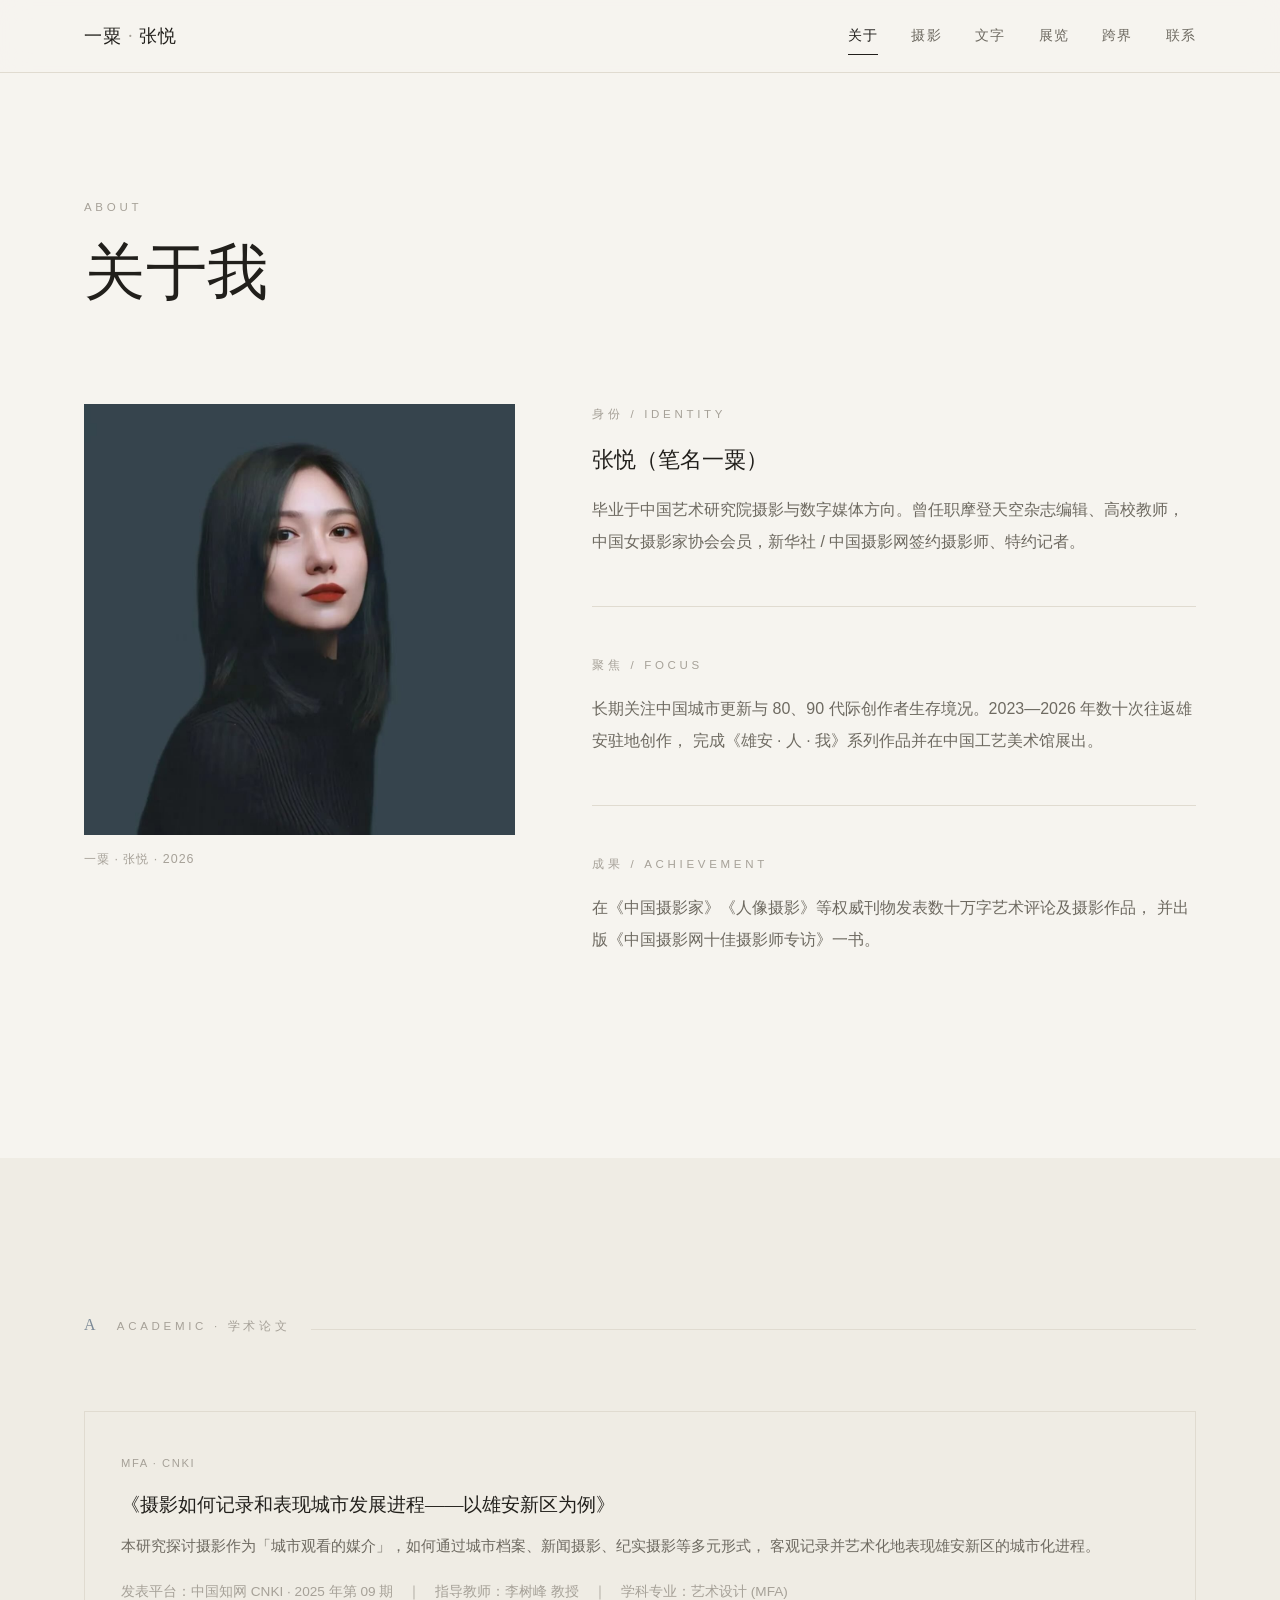
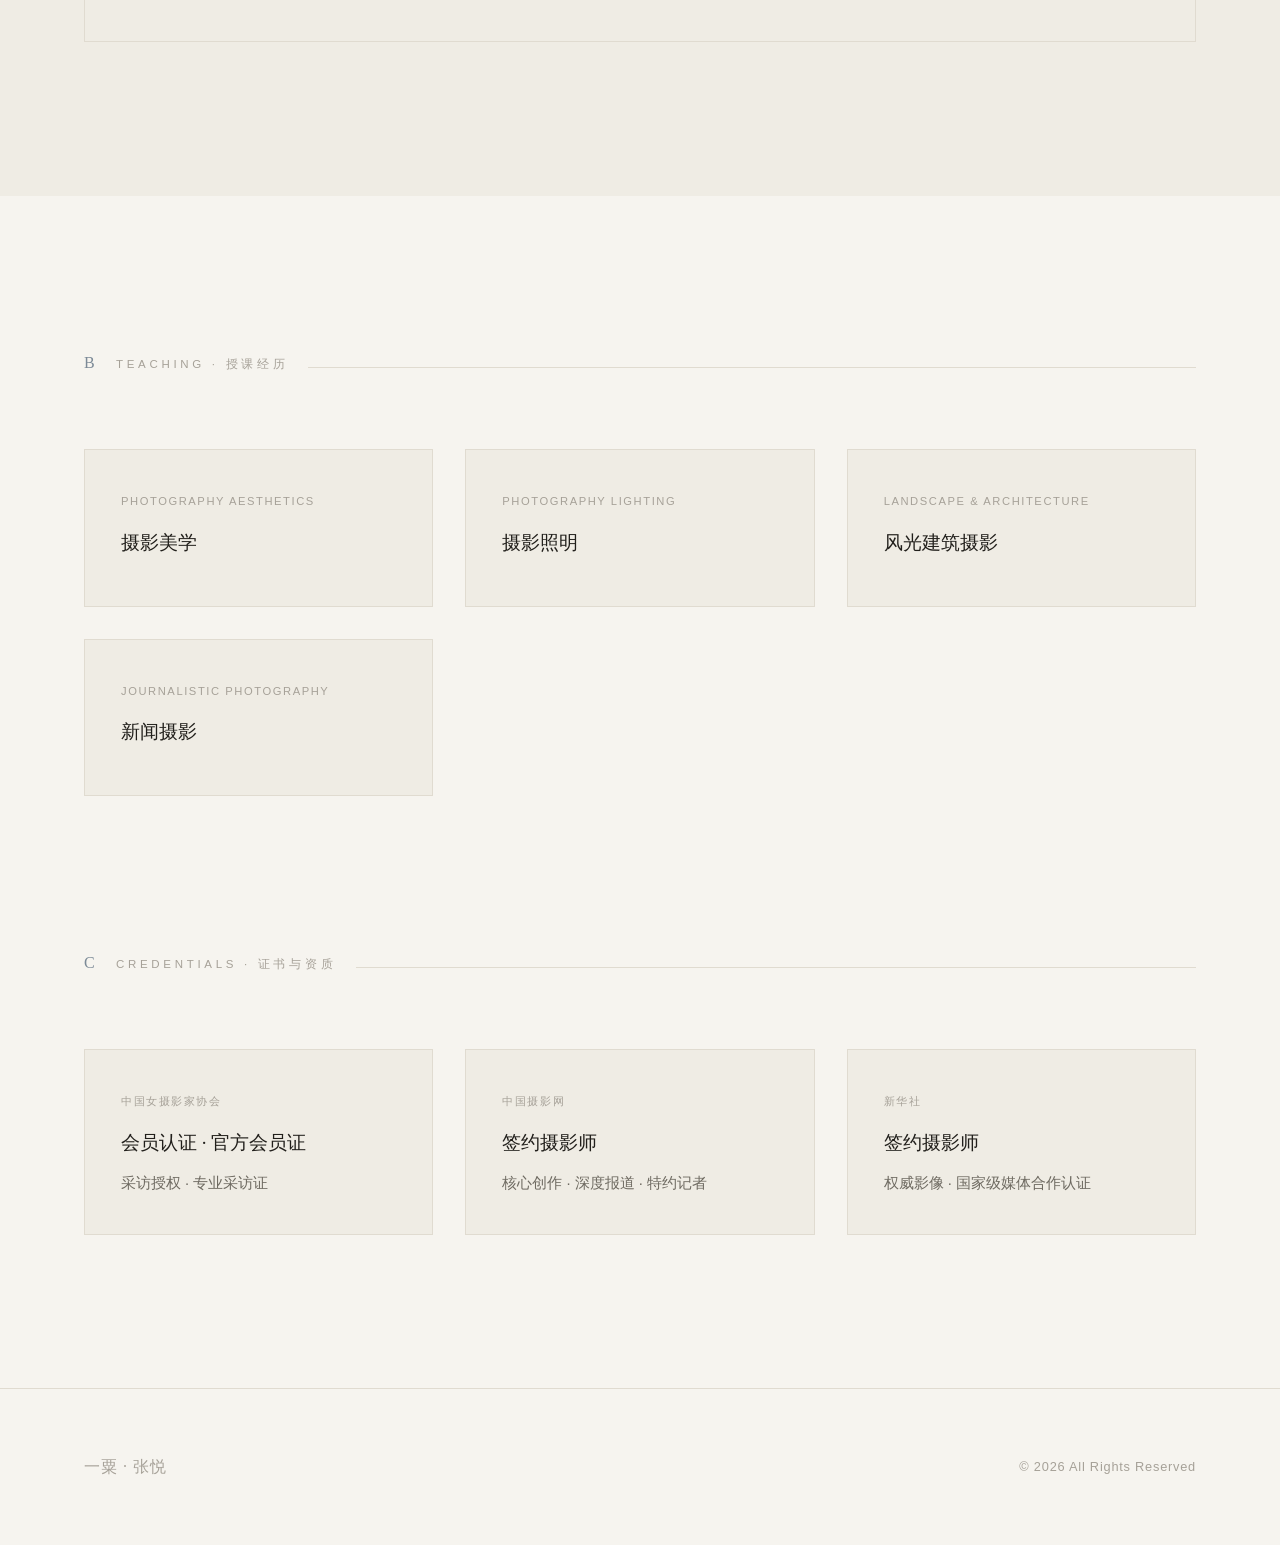
==== about.html @ 0d468595 "一粟·张悦个人网站 初始版本" ====
<!DOCTYPE html>
<html lang="zh-CN">
<head>
  <meta charset="UTF-8">
  <meta name="viewport" content="width=device-width, initial-scale=1.0">
  <title>关于 — 一粟 · 张悦</title>
  <meta name="description" content="关于一粟（张悦）：摄影师、独立音乐人、诗人、编剧。">
  <link rel="stylesheet" href="css/style.css">
</head>
<body>

  <header class="site-header">
    <div class="container">
      <a class="brand" href="index.html">一粟 <em>·</em> 张悦</a>
      <nav class="nav" aria-label="主导航">
        <a href="about.html" class="is-active">关于</a>
        <a href="works.html">摄影</a>
        <a href="writing.html">文字</a>
        <a href="exhibitions.html">展览</a>
        <a href="practice.html">跨界</a>
        <a href="contact.html">联系</a>
      </nav>
      <button class="nav-toggle" aria-label="菜单" aria-expanded="false">
        <span class="bar"></span><span class="bar"></span><span class="bar"></span>
      </button>
    </div>
  </header>

  <section class="project-hero">
    <div class="container">
      <span class="label reveal">About</span>
      <h1 class="page-title reveal" style="margin-top:18px;">关于我</h1>
    </div>
  </section>

  <section style="padding-top:0;">
    <div class="container">
      <div class="about-grid">
        <figure class="about-portrait reveal">
          <img src="assets/images/portrait.jpg" alt="一粟（张悦）">
          <figcaption>一粟 · 张悦 · 2026</figcaption>
        </figure>

        <div>
          <div class="fact-block reveal">
            <span class="label">身份 / Identity</span>
            <h3>张悦（笔名一粟）</h3>
            <p class="body-text">
              毕业于中国艺术研究院摄影与数字媒体方向。曾任职摩登天空杂志编辑、高校教师，
              中国女摄影家协会会员，新华社 / 中国摄影网签约摄影师、特约记者。
            </p>
          </div>

          <div class="fact-block reveal">
            <span class="label">聚焦 / Focus</span>
            <p class="body-text">
              长期关注中国城市更新与 80、90 代际创作者生存境况。2023—2026 年数十次往返雄安驻地创作，
              完成《雄安 · 人 · 我》系列作品并在中国工艺美术馆展出。
            </p>
          </div>

          <div class="fact-block reveal">
            <span class="label">成果 / Achievement</span>
            <p class="body-text">
              在《中国摄影家》《人像摄影》等权威刊物发表数十万字艺术评论及摄影作品，
              并出版《中国摄影网十佳摄影师专访》一书。
            </p>
          </div>
        </div>
      </div>
    </div>
  </section>

  <section style="background: var(--bg-soft);">
    <div class="container">
      <div class="section-head reveal">
        <span class="no">A</span>
        <span class="label">Academic · 学术论文</span>
        <span class="rule"></span>
      </div>
      <div class="card reveal">
        <span class="card-tag">MFA · CNKI</span>
        <h3>《摄影如何记录和表现城市发展进程——以雄安新区为例》</h3>
        <p style="margin-top:12px;">
          本研究探讨摄影作为「城市观看的媒介」，如何通过城市档案、新闻摄影、纪实摄影等多元形式，
          客观记录并艺术化地表现雄安新区的城市化进程。
        </p>
        <p style="margin-top:18px; font-size:.85rem; color:var(--ink-faint);">
          发表平台：中国知网 CNKI · 2025 年第 09 期　｜　指导教师：李树峰 教授　｜　学科专业：艺术设计 (MFA)
        </p>
      </div>
    </div>
  </section>

  <section>
    <div class="container">
      <div class="section-head reveal">
        <span class="no">B</span>
        <span class="label">Teaching · 授课经历</span>
        <span class="rule"></span>
      </div>
      <div class="card-grid">
        <div class="card reveal">
          <span class="card-tag">Photography Aesthetics</span>
          <h3>摄影美学</h3>
        </div>
        <div class="card reveal">
          <span class="card-tag">Photography Lighting</span>
          <h3>摄影照明</h3>
        </div>
        <div class="card reveal">
          <span class="card-tag">Landscape &amp; Architecture</span>
          <h3>风光建筑摄影</h3>
        </div>
        <div class="card reveal">
          <span class="card-tag">Journalistic Photography</span>
          <h3>新闻摄影</h3>
        </div>
      </div>
    </div>
  </section>

  <section style="padding-top:0;">
    <div class="container">
      <div class="section-head reveal">
        <span class="no">C</span>
        <span class="label">Credentials · 证书与资质</span>
        <span class="rule"></span>
      </div>
      <div class="card-grid">
        <div class="card reveal">
          <span class="card-tag">中国女摄影家协会</span>
          <h3>会员认证 · 官方会员证</h3>
          <p>采访授权 · 专业采访证</p>
        </div>
        <div class="card reveal">
          <span class="card-tag">中国摄影网</span>
          <h3>签约摄影师</h3>
          <p>核心创作 · 深度报道 · 特约记者</p>
        </div>
        <div class="card reveal">
          <span class="card-tag">新华社</span>
          <h3>签约摄影师</h3>
          <p>权威影像 · 国家级媒体合作认证</p>
        </div>
      </div>
    </div>
  </section>

  <footer class="site-footer">
    <div class="container">
      <div class="brand">一粟 · 张悦</div>
      <div>© 2026 All Rights Reserved</div>
    </div>
  </footer>

  <div class="lightbox" role="dialog" aria-label="图片预览">
    <button class="lightbox__close">关闭 CLOSE</button>
    <img src="" alt="">
  </div>

  <script src="js/main.js"></script>
</body>
</html>
---- css/style.css ----
/* ==========================================================================
   一粟 · 张悦 — 个人网站
   设计：极简 / 大量留白 / 低饱和中性色 / 影像主角（参考川内伦子风格）
   ========================================================================== */

/* ---------- 设计变量 ---------- */
:root {
  --bg:        #F6F4EF;   /* 米白底 */
  --bg-soft:   #EFECE4;   /* 更浅的灰米 */
  --bg-deep:   #E7E3D8;   /* 卡片底 */
  --ink:       #211F1B;   /* 主文字（暖黑） */
  --ink-soft:  #6E6A61;   /* 次级文字 */
  --ink-faint: #A6A198;   /* 弱文字 */
  --line:      #E0DBD0;   /* 分割线 */
  --accent:    #7C8A97;   /* 强调色（雄安蓝灰） */
  --accent-ink:#54616C;

  --serif: "Songti SC", "STSong", "SimSun", "Noto Serif SC", Georgia, "Times New Roman", serif;
  --sans:  -apple-system, BlinkMacSystemFont, "Segoe UI", "PingFang SC", "Hiragino Sans GB", "Microsoft YaHei", "Helvetica Neue", Arial, sans-serif;

  --nav-h: 72px;
  --max-w: 1240px;
  --gutter: clamp(20px, 5vw, 64px);
  --ease: cubic-bezier(.22, .61, .36, 1);
}

/* ---------- 基础重置 ---------- */
*, *::before, *::after { box-sizing: border-box; margin: 0; padding: 0; }

html {
  scroll-behavior: smooth;
  -webkit-text-size-adjust: 100%;
}

body {
  font-family: var(--sans);
  font-size: 16px;
  line-height: 1.75;
  color: var(--ink);
  background: var(--bg);
  -webkit-font-smoothing: antialiased;
  text-rendering: optimizeLegibility;
}

img { display: block; max-width: 100%; height: auto; }
a { color: inherit; text-decoration: none; }
ul, ol { list-style: none; }
button { font-family: inherit; cursor: pointer; border: none; background: none; color: inherit; }

::selection { background: rgba(124, 138, 151, .25); }

/* ---------- 排版 ---------- */
h1, h2, h3, .serif { font-family: var(--serif); font-weight: 400; }

.display {
  font-family: var(--serif);
  font-size: clamp(2.6rem, 7vw, 5.2rem);
  line-height: 1.12;
  letter-spacing: .02em;
  font-weight: 400;
}

.page-title {
  font-family: var(--serif);
  font-size: clamp(2.2rem, 5.5vw, 3.8rem);
  line-height: 1.15;
  font-weight: 400;
  letter-spacing: .01em;
}

.section-title {
  font-family: var(--serif);
  font-size: clamp(1.6rem, 3.4vw, 2.4rem);
  line-height: 1.2;
  font-weight: 400;
}

.lead {
  font-size: clamp(1.05rem, 1.6vw, 1.25rem);
  line-height: 2;
  color: var(--ink-soft);
  font-weight: 300;
}

.body-text { color: var(--ink-soft); line-height: 2; }

/* 英文小标签（像川内网站里的英文栏目名） */
.label {
  font-size: .72rem;
  letter-spacing: .32em;
  text-transform: uppercase;
  color: var(--ink-faint);
  font-weight: 500;
}

/* ---------- 布局容器 ---------- */
.container {
  max-width: var(--max-w);
  margin: 0 auto;
  padding-left: var(--gutter);
  padding-right: var(--gutter);
}

.container--narrow { max-width: 820px; }
.container--wide { max-width: 1560px; }

section { padding: clamp(72px, 12vw, 160px) 0; }

/* ---------- 头部导航 ---------- */
.site-header {
  position: fixed;
  top: 0; left: 0; right: 0;
  height: var(--nav-h);
  z-index: 100;
  display: flex;
  align-items: center;
  transition: background .45s var(--ease), backdrop-filter .45s var(--ease), box-shadow .45s var(--ease);
}

.site-header .container {
  width: 100%;
  display: flex;
  align-items: center;
  justify-content: space-between;
}

/* 首页 hero 之上导航透明，滚动后变实底 */
.site-header--solid {
  background: rgba(246, 244, 239, .92);
  backdrop-filter: saturate(1.2) blur(14px);
  -webkit-backdrop-filter: saturate(1.2) blur(14px);
  box-shadow: 0 1px 0 var(--line);
}

/* 非首页（白底页）导航默认有底 */
body:not(.is-home) .site-header {
  background: rgba(246, 244, 239, .92);
  backdrop-filter: saturate(1.2) blur(14px);
  -webkit-backdrop-filter: saturate(1.2) blur(14px);
  box-shadow: 0 1px 0 var(--line);
}

.brand {
  font-family: var(--serif);
  font-size: 1.15rem;
  letter-spacing: .06em;
  white-space: nowrap;
}
.brand em { font-style: normal; color: var(--ink-faint); }

.nav { display: flex; align-items: center; gap: clamp(18px, 2.6vw, 36px); }
.nav a {
  font-size: .9rem;
  letter-spacing: .08em;
  color: var(--ink-soft);
  position: relative;
  padding: 4px 0;
  transition: color .3s var(--ease);
}
.nav a::after {
  content: "";
  position: absolute;
  left: 0; bottom: -2px;
  width: 100%; height: 1px;
  background: var(--ink);
  transform: scaleX(0);
  transform-origin: right;
  transition: transform .4s var(--ease);
}
.nav a:hover { color: var(--ink); }
.nav a:hover::after { transform: scaleX(1); transform-origin: left; }
.nav a.is-active { color: var(--ink); }
.nav a.is-active::after { transform: scaleX(1); transform-origin: left; }

/* 移动端汉堡 */
.nav-toggle { display: none; }
.nav-toggle .bar {
  display: block;
  width: 24px; height: 1.5px;
  background: var(--ink);
  margin: 6px 0;
  transition: transform .4s var(--ease), opacity .3s;
}

/* ---------- 首页 Hero ---------- */
.hero {
  position: relative;
  min-height: 100vh;
  display: flex;
  align-items: flex-end;
  overflow: hidden;
}

.hero__bg {
  position: absolute;
  inset: 0;
  z-index: 0;
}
.hero__bg img {
  width: 100%; height: 100%;
  object-fit: cover;
  object-position: center;
}
.hero__bg::after {
  content: "";
  position: absolute;
  inset: 0;
  background: linear-gradient(180deg, rgba(20,18,14,.28) 0%, rgba(20,18,14,.05) 42%, rgba(20,18,14,.72) 100%);
}

.hero__inner {
  position: relative;
  z-index: 1;
  width: 100%;
  padding: 0 var(--gutter) clamp(40px, 8vh, 96px);
  color: #fff;
}
.hero__inner .label { color: rgba(255,255,255,.75); }
.hero__name {
  font-family: var(--serif);
  font-size: clamp(3rem, 10vw, 7.5rem);
  line-height: 1.05;
  letter-spacing: .04em;
  margin: .3em 0 .15em;
  font-weight: 400;
}
.hero__role {
  font-size: clamp(1rem, 2vw, 1.25rem);
  letter-spacing: .42em;
  color: rgba(255,255,255,.92);
  font-weight: 300;
}

.scroll-hint {
  position: absolute;
  left: 50%;
  bottom: 24px;
  transform: translateX(-50%);
  z-index: 2;
  color: rgba(255,255,255,.8);
  font-size: .7rem;
  letter-spacing: .3em;
  display: flex;
  flex-direction: column;
  align-items: center;
  gap: 10px;
}
.scroll-hint::after {
  content: "";
  width: 1px; height: 44px;
  background: rgba(255,255,255,.6);
  animation: scrollLine 2.2s var(--ease) infinite;
}
@keyframes scrollLine {
  0% { transform: scaleY(0); transform-origin: top; }
  45% { transform: scaleY(1); transform-origin: top; }
  55% { transform: scaleY(1); transform-origin: bottom; }
  100% { transform: scaleY(0); transform-origin: bottom; }
}

/* ---------- 区块标题 ---------- */
.section-head {
  display: flex;
  align-items: baseline;
  gap: 20px;
  margin-bottom: clamp(40px, 7vw, 72px);
}
.section-head .no {
  font-family: var(--serif);
  font-size: 1rem;
  color: var(--accent);
  letter-spacing: .08em;
}
.section-head .rule {
  flex: 1;
  height: 1px;
  background: var(--line);
}

/* ---------- 引言 ---------- */
.statement {
  font-family: var(--serif);
  font-size: clamp(1.5rem, 3.2vw, 2.4rem);
  line-height: 1.6;
  letter-spacing: .02em;
  color: var(--ink);
  max-width: 20em;
}

/* ---------- 项目卡片网格 ---------- */
.project-grid {
  display: grid;
  grid-template-columns: repeat(2, 1fr);
  gap: clamp(28px, 5vw, 72px);
}
.project-card { display: block; }
.project-card__media {
  overflow: hidden;
  background: var(--bg-deep);
  aspect-ratio: 4 / 5;
}
.project-card__media img {
  width: 100%; height: 100%;
  object-fit: cover;
  transition: transform 1.2s var(--ease), opacity 1.2s var(--ease);
}
.project-card:hover .project-card__media img {
  transform: scale(1.045);
  opacity: .92;
}
.project-card__meta {
  display: flex;
  justify-content: space-between;
  align-items: baseline;
  margin-top: 20px;
  gap: 16px;
}
.project-card__title {
  font-family: var(--serif);
  font-size: 1.5rem;
  letter-spacing: .02em;
}
.project-card__sub {
  color: var(--ink-faint);
  font-size: .82rem;
  letter-spacing: .08em;
  text-align: right;
}

/* ---------- 通用图库（瀑布/网格） ---------- */
.gallery {
  display: grid;
  grid-template-columns: repeat(3, 1fr);
  gap: clamp(14px, 2vw, 28px);
}
.gallery--2 { grid-template-columns: repeat(2, 1fr); }

.gallery figure { margin: 0; }
.gallery figure img {
  width: 100%;
  height: auto;
  cursor: zoom-in;
  transition: opacity .5s var(--ease), transform .8s var(--ease);
}
.gallery figure:hover img { opacity: .86; }
.gallery figcaption {
  font-size: .78rem;
  color: var(--ink-faint);
  margin-top: 10px;
  letter-spacing: .04em;
}

/* 图库瀑布：奇偶列错落，制造留白节奏 */
.gallery--flow figure:nth-child(3n+2) { transform: translateY(40px); }

/* ---------- 关于页 ---------- */
.about-grid {
  display: grid;
  grid-template-columns: 5fr 7fr;
  gap: clamp(32px, 6vw, 96px);
  align-items: start;
}
.about-portrait { position: sticky; top: 120px; }
.about-portrait img {
  width: 100%;
  aspect-ratio: 1 / 1;
  object-fit: cover;
  background: var(--bg-deep);
}
.about-portrait figcaption {
  margin-top: 14px;
  font-size: .78rem;
  color: var(--ink-faint);
  letter-spacing: .08em;
}

.fact-block { padding: 0 0 clamp(32px, 5vw, 48px); margin-bottom: clamp(32px, 5vw, 48px); border-bottom: 1px solid var(--line); }
.fact-block:last-child { border-bottom: none; margin-bottom: 0; }
.fact-block .label { display: block; margin-bottom: 18px; }
.fact-block h3 { font-size: 1.35rem; margin-bottom: 14px; }

/* ---------- 列表（文字发表） ---------- */
.list-item {
  display: grid;
  grid-template-columns: 1fr auto;
  gap: 12px 24px;
  padding: 20px 0;
  border-bottom: 1px solid var(--line);
}
.list-item:first-of-type { border-top: 1px solid var(--line); }
.list-item .t { font-size: 1.02rem; line-height: 1.6; }
.list-item .m {
  font-size: .8rem;
  color: var(--ink-faint);
  letter-spacing: .04em;
  text-align: right;
  white-space: nowrap;
}

/* ---------- 时间线（展览） ---------- */
.timeline { position: relative; padding-left: 0; }
.tl-item {
  display: grid;
  grid-template-columns: 120px 1fr;
  gap: clamp(20px, 4vw, 56px);
  padding: clamp(24px, 4vw, 40px) 0;
  border-bottom: 1px solid var(--line);
}
.tl-item:first-child { border-top: 1px solid var(--line); }
.tl-year { font-family: var(--serif); font-size: 1.6rem; color: var(--accent); }
.tl-body h3 { font-size: 1.3rem; margin-bottom: 6px; }
.tl-body p { color: var(--ink-soft); font-size: .92rem; }
.tl-tag {
  display: inline-block;
  font-size: .72rem;
  letter-spacing: .1em;
  color: var(--accent-ink);
  border: 1px solid var(--accent);
  padding: 3px 12px;
  margin-top: 12px;
}

/* ---------- 卡片（证书 / 跨界 / 出版物） ---------- */
.card-grid {
  display: grid;
  grid-template-columns: repeat(3, 1fr);
  gap: clamp(18px, 3vw, 32px);
}
.card {
  background: var(--bg-soft);
  border: 1px solid var(--line);
  padding: clamp(24px, 3vw, 36px);
  transition: transform .5s var(--ease), box-shadow .5s var(--ease);
}
.card:hover { transform: translateY(-4px); box-shadow: 0 18px 40px -22px rgba(33,31,27,.28); }
.card h3 { font-size: 1.2rem; margin-bottom: 10px; }
.card p { font-size: .92rem; color: var(--ink-soft); line-height: 1.9; }
.card .card-tag {
  display: inline-block;
  font-size: .7rem;
  letter-spacing: .14em;
  text-transform: uppercase;
  color: var(--ink-faint);
  margin-bottom: 14px;
}

/* ---------- 项目详情页 ---------- */
.project-hero {
  padding-top: calc(var(--nav-h) + clamp(48px, 10vw, 120px));
  padding-bottom: clamp(48px, 8vw, 96px);
}
.project-hero .lead { max-width: 40em; margin-top: 28px; }

.project-stats {
  display: flex;
  gap: clamp(24px, 5vw, 64px);
  flex-wrap: wrap;
  margin-top: 40px;
  padding-top: 32px;
  border-top: 1px solid var(--line);
}
.stat .num {
  font-family: var(--serif);
  font-size: clamp(2rem, 4vw, 3rem);
  line-height: 1;
}
.stat .num small { font-size: .55em; color: var(--ink-faint); }
.stat .cap { font-size: .78rem; color: var(--ink-faint); letter-spacing: .12em; margin-top: 8px; }

.unit-block { margin-bottom: clamp(64px, 10vw, 120px); }
.unit-block__head { margin-bottom: 36px; }
.unit-block__head .label { display: block; margin-bottom: 12px; }
.unit-block__head h3 { font-size: clamp(1.6rem, 3.4vw, 2.4rem); }
.unit-block__head .keywords { color: var(--ink-faint); margin-top: 8px; letter-spacing: .1em; font-size: .9rem; }
.unit-block__text { max-width: 46em; color: var(--ink-soft); line-height: 2.1; margin-bottom: 40px; font-size: 1.02rem; }

/* ---------- 引用 ---------- */
.pull-quote {
  font-family: var(--serif);
  font-size: clamp(1.2rem, 2.4vw, 1.7rem);
  line-height: 1.7;
  color: var(--ink);
  border-left: 2px solid var(--accent);
  padding-left: clamp(20px, 3vw, 32px);
  max-width: 26em;
}
.pull-quote cite {
  display: block;
  font-family: var(--sans);
  font-style: normal;
  font-size: .8rem;
  letter-spacing: .1em;
  color: var(--ink-faint);
  margin-top: 16px;
}

/* ---------- 灯箱 ---------- */
.lightbox {
  position: fixed;
  inset: 0;
  z-index: 200;
  background: rgba(16,15,12,.94);
  display: none;
  align-items: center;
  justify-content: center;
  padding: 40px;
  cursor: zoom-out;
}
.lightbox.is-open { display: flex; }
.lightbox img {
  max-width: 100%;
  max-height: 92vh;
  object-fit: contain;
  cursor: default;
  box-shadow: 0 40px 120px -30px rgba(0,0,0,.7);
}
.lightbox__close {
  position: absolute;
  top: 24px; right: 30px;
  color: #fff;
  font-size: 1rem;
  letter-spacing: .2em;
  padding: 8px 12px;
  opacity: .7;
  transition: opacity .3s;
}
.lightbox__close:hover { opacity: 1; }

/* ---------- 文字链接按钮 ---------- */
.link-more {
  display: inline-block;
  margin-top: 32px;
  font-size: .88rem;
  letter-spacing: .12em;
  color: var(--ink);
  border-bottom: 1px solid var(--ink);
  padding-bottom: 5px;
  transition: color .3s, border-color .3s;
}
.link-more:hover { color: var(--accent); border-color: var(--accent); }

/* ---------- 联系页 ---------- */
.contact-mail {
  font-family: var(--serif);
  font-size: clamp(1.6rem, 4vw, 3rem);
  letter-spacing: .02em;
  border-bottom: 1px solid var(--line);
  display: inline-block;
  padding-bottom: 6px;
  transition: color .3s, border-color .3s;
}
.contact-mail:hover { color: var(--accent); border-color: var(--accent); }

.social-row { display: flex; gap: 28px; flex-wrap: wrap; }
.social-row a {
  font-size: .82rem;
  letter-spacing: .14em;
  color: var(--ink-soft);
  padding-bottom: 3px;
  border-bottom: 1px solid transparent;
  transition: color .3s, border-color .3s;
}
.social-row a:hover { color: var(--ink); border-color: var(--ink); }

/* ---------- 页脚 ---------- */
.site-footer {
  border-top: 1px solid var(--line);
  padding: clamp(40px, 6vw, 64px) 0;
  color: var(--ink-faint);
  font-size: .8rem;
  letter-spacing: .06em;
}
.site-footer .container {
  display: flex;
  justify-content: space-between;
  align-items: center;
  flex-wrap: wrap;
  gap: 16px;
}
.site-footer .brand { font-size: 1rem; }

/* ---------- 淡入动画 ---------- */
.reveal {
  opacity: 0;
  transform: translateY(28px);
  transition: opacity .9s var(--ease), transform .9s var(--ease);
}
.reveal.is-visible { opacity: 1; transform: none; }

/* ---------- 响应式 ---------- */
@media (max-width: 900px) {
  .project-grid { grid-template-columns: 1fr; }
  .gallery, .gallery--2 { grid-template-columns: repeat(2, 1fr); }
  .gallery--flow figure:nth-child(3n+2) { transform: none; }
  .about-grid { grid-template-columns: 1fr; }
  .about-portrait { position: static; max-width: 420px; }
  .card-grid { grid-template-columns: 1fr; }
  .tl-item { grid-template-columns: 1fr; gap: 8px; }
  .list-item { grid-template-columns: 1fr; }
  .list-item .m { text-align: left; white-space: normal; }

  /* 移动端导航 */
  .nav-toggle { display: block; z-index: 130; }
  .nav {
    position: fixed;
    inset: 0;
    background: var(--bg);
    flex-direction: column;
    align-items: center;
    justify-content: center;
    gap: 34px;
    transform: translateY(-100%);
    transition: transform .55s var(--ease);
  }
  .nav.is-open { transform: translateY(0); }
  .nav a { font-size: 1.4rem; font-family: var(--serif); letter-spacing: .1em; }

  /* 汉堡动画 */
  body.menu-open .nav-toggle .bar:nth-child(1) { transform: translateY(7.5px) rotate(45deg); }
  body.menu-open .nav-toggle .bar:nth-child(2) { opacity: 0; }
  body.menu-open .nav-toggle .bar:nth-child(3) { transform: translateY(-7.5px) rotate(-45deg); }
}

@media (max-width: 560px) {
  .gallery, .gallery--2 { grid-template-columns: 1fr; }
  .hero__role { letter-spacing: .22em; }
  .project-card__meta { flex-direction: column; gap: 4px; }
  .project-card__sub { text-align: left; }
  .section-head { gap: 12px; }
}
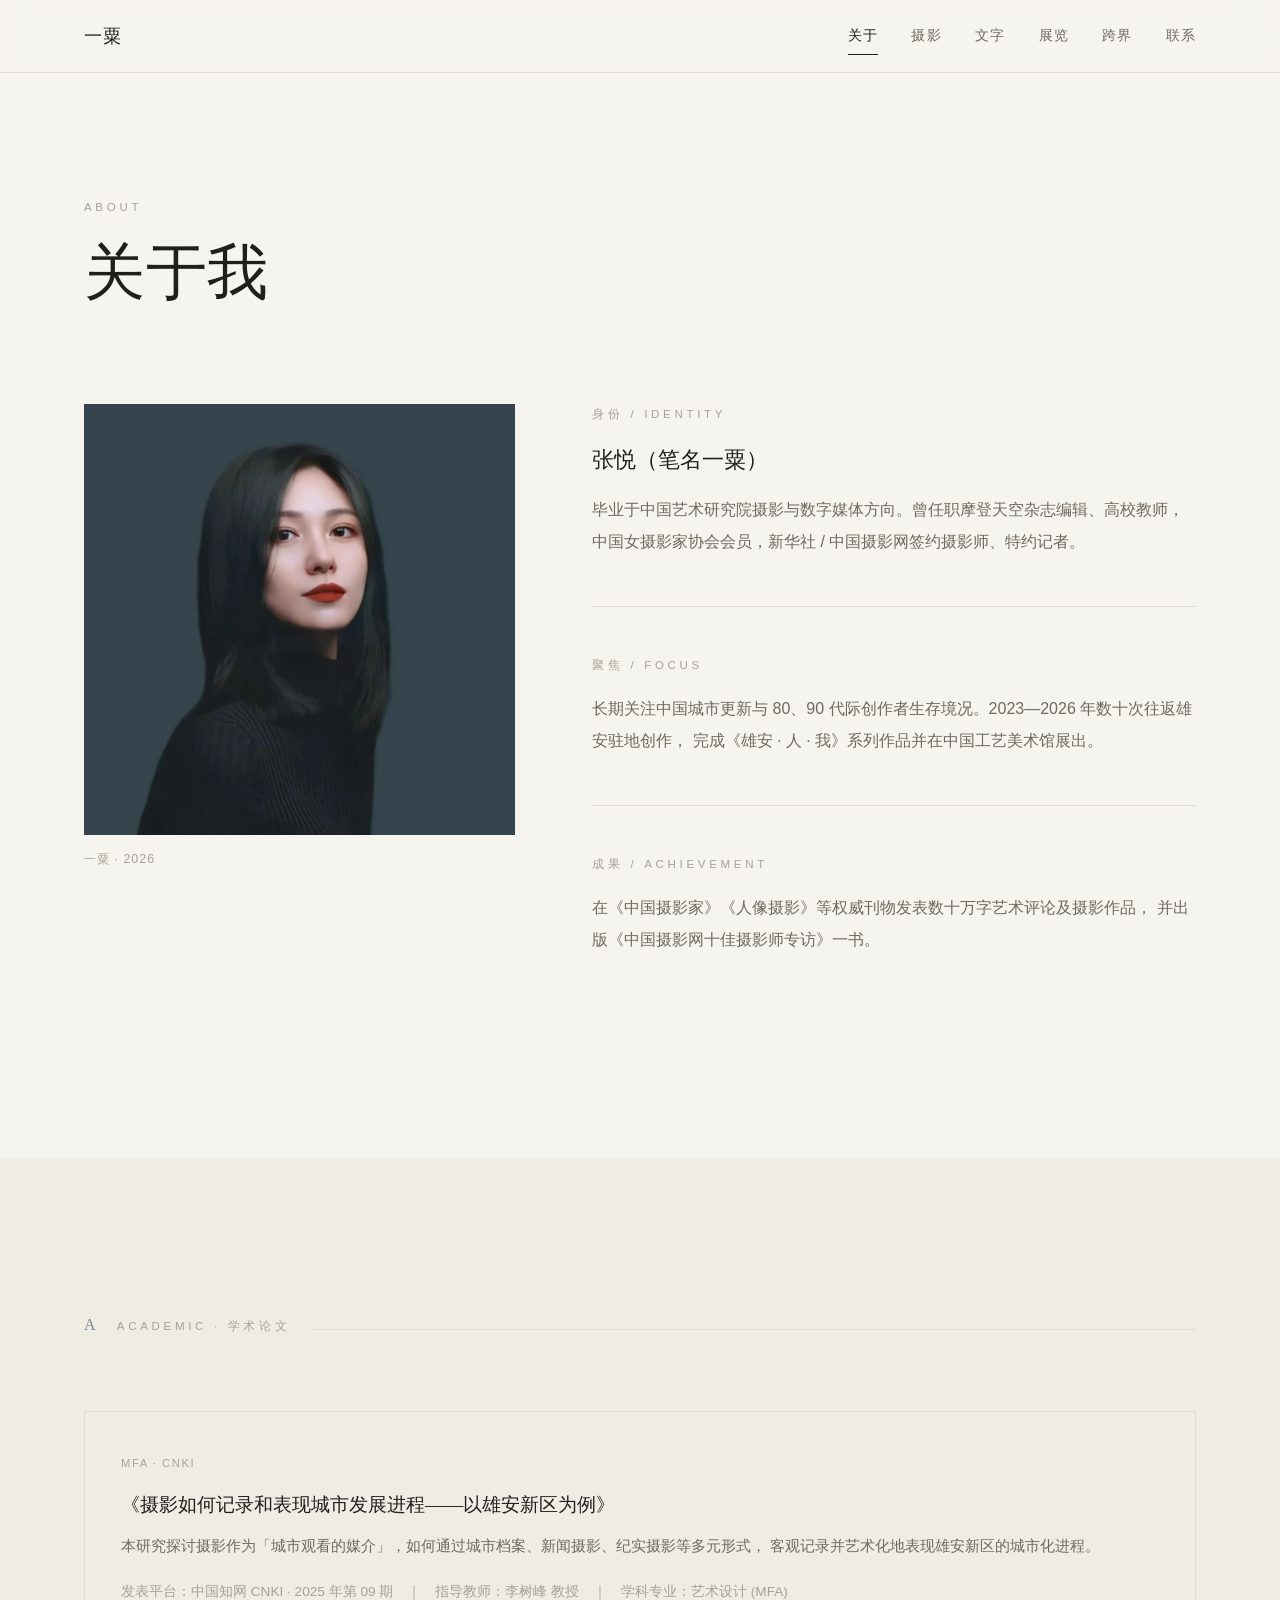
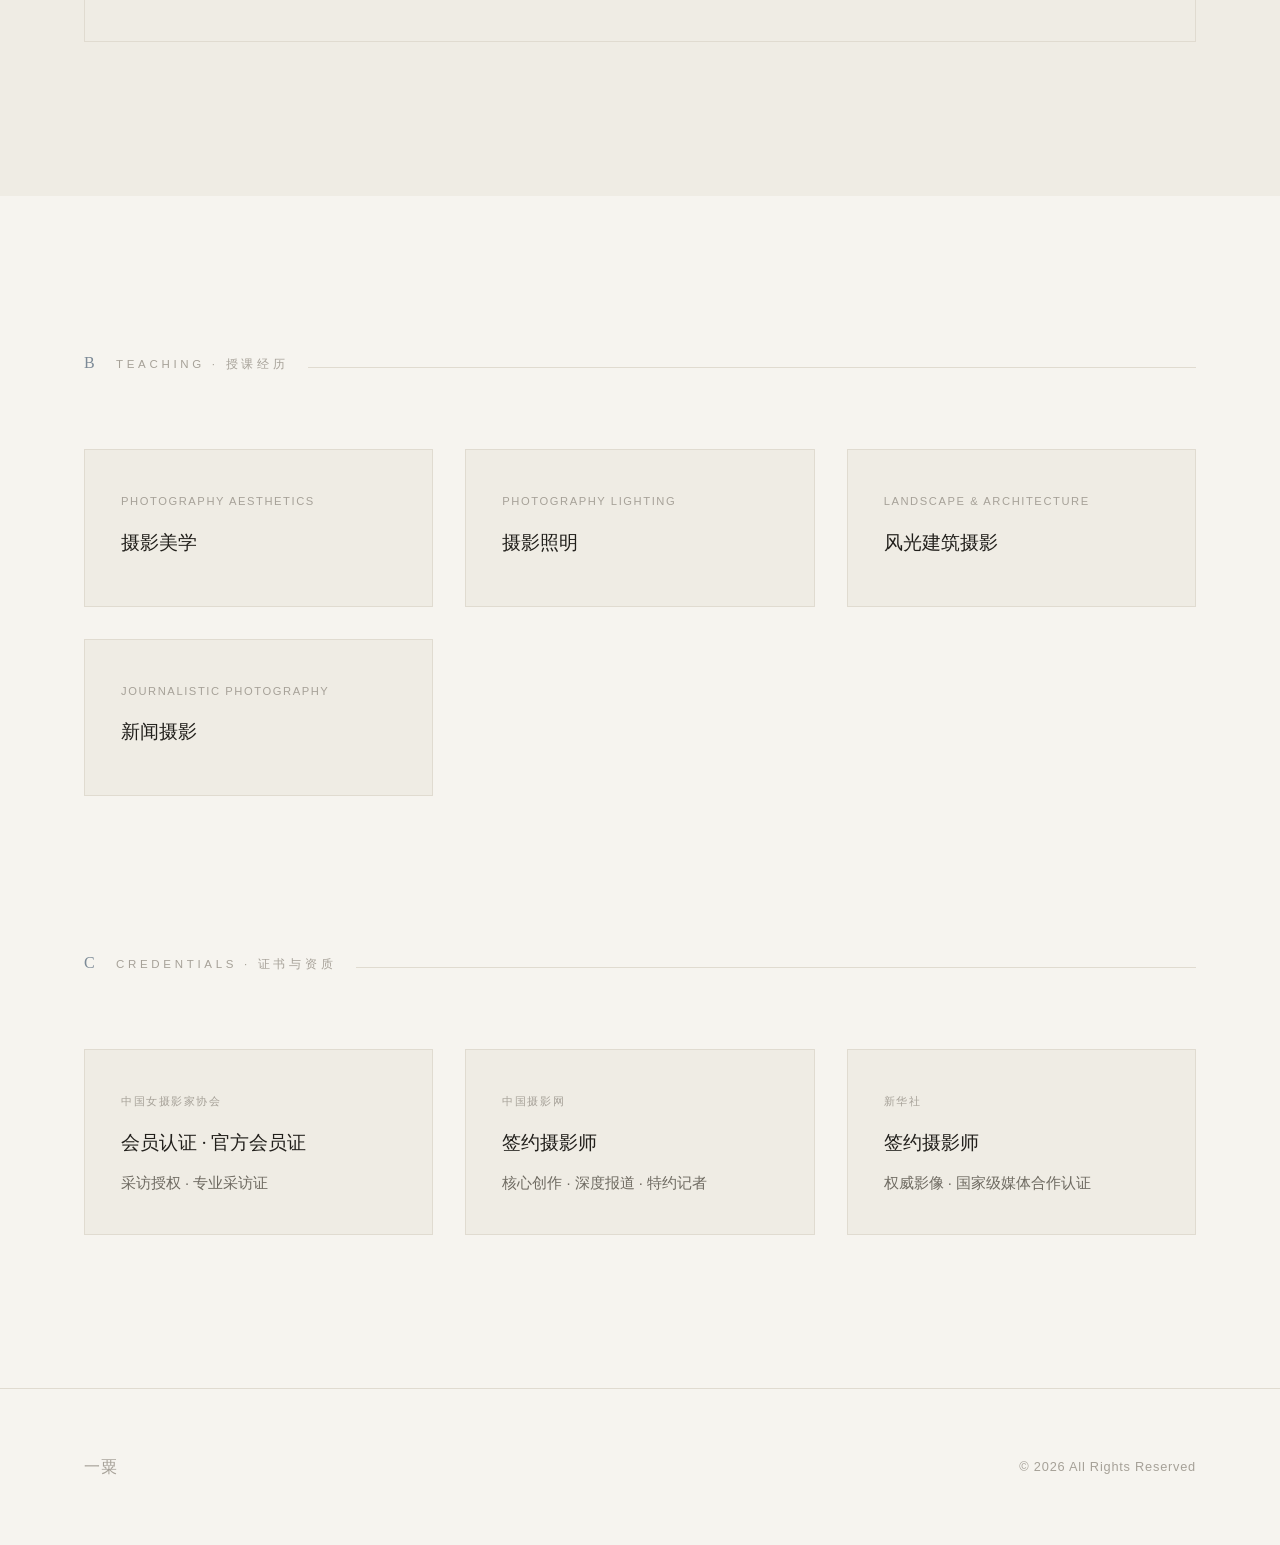
==== commit b9a40fb4: "名字改为一粟，去掉张悦" ====
--- a/about.html
+++ b/about.html
@@ -3,7 +3,7 @@
 <head>
   <meta charset="UTF-8">
   <meta name="viewport" content="width=device-width, initial-scale=1.0">
-  <title>关于 — 一粟 · 张悦</title>
+  <title>关于 — 一粟</title>
   <meta name="description" content="关于一粟（张悦）：摄影师、独立音乐人、诗人、编剧。">
   <link rel="stylesheet" href="css/style.css">
 </head>
@@ -11,7 +11,7 @@
 
   <header class="site-header">
     <div class="container">
-      <a class="brand" href="index.html">一粟 <em>·</em> 张悦</a>
+      <a class="brand" href="index.html">一粟</a>
       <nav class="nav" aria-label="主导航">
         <a href="about.html" class="is-active">关于</a>
         <a href="works.html">摄影</a>
@@ -38,7 +38,7 @@
       <div class="about-grid">
         <figure class="about-portrait reveal">
           <img src="assets/images/portrait.jpg" alt="一粟（张悦）">
-          <figcaption>一粟 · 张悦 · 2026</figcaption>
+          <figcaption>一粟 · 2026</figcaption>
         </figure>
 
         <div>
@@ -149,7 +149,7 @@
 
   <footer class="site-footer">
     <div class="container">
-      <div class="brand">一粟 · 张悦</div>
+      <div class="brand">一粟</div>
       <div>© 2026 All Rights Reserved</div>
     </div>
   </footer>
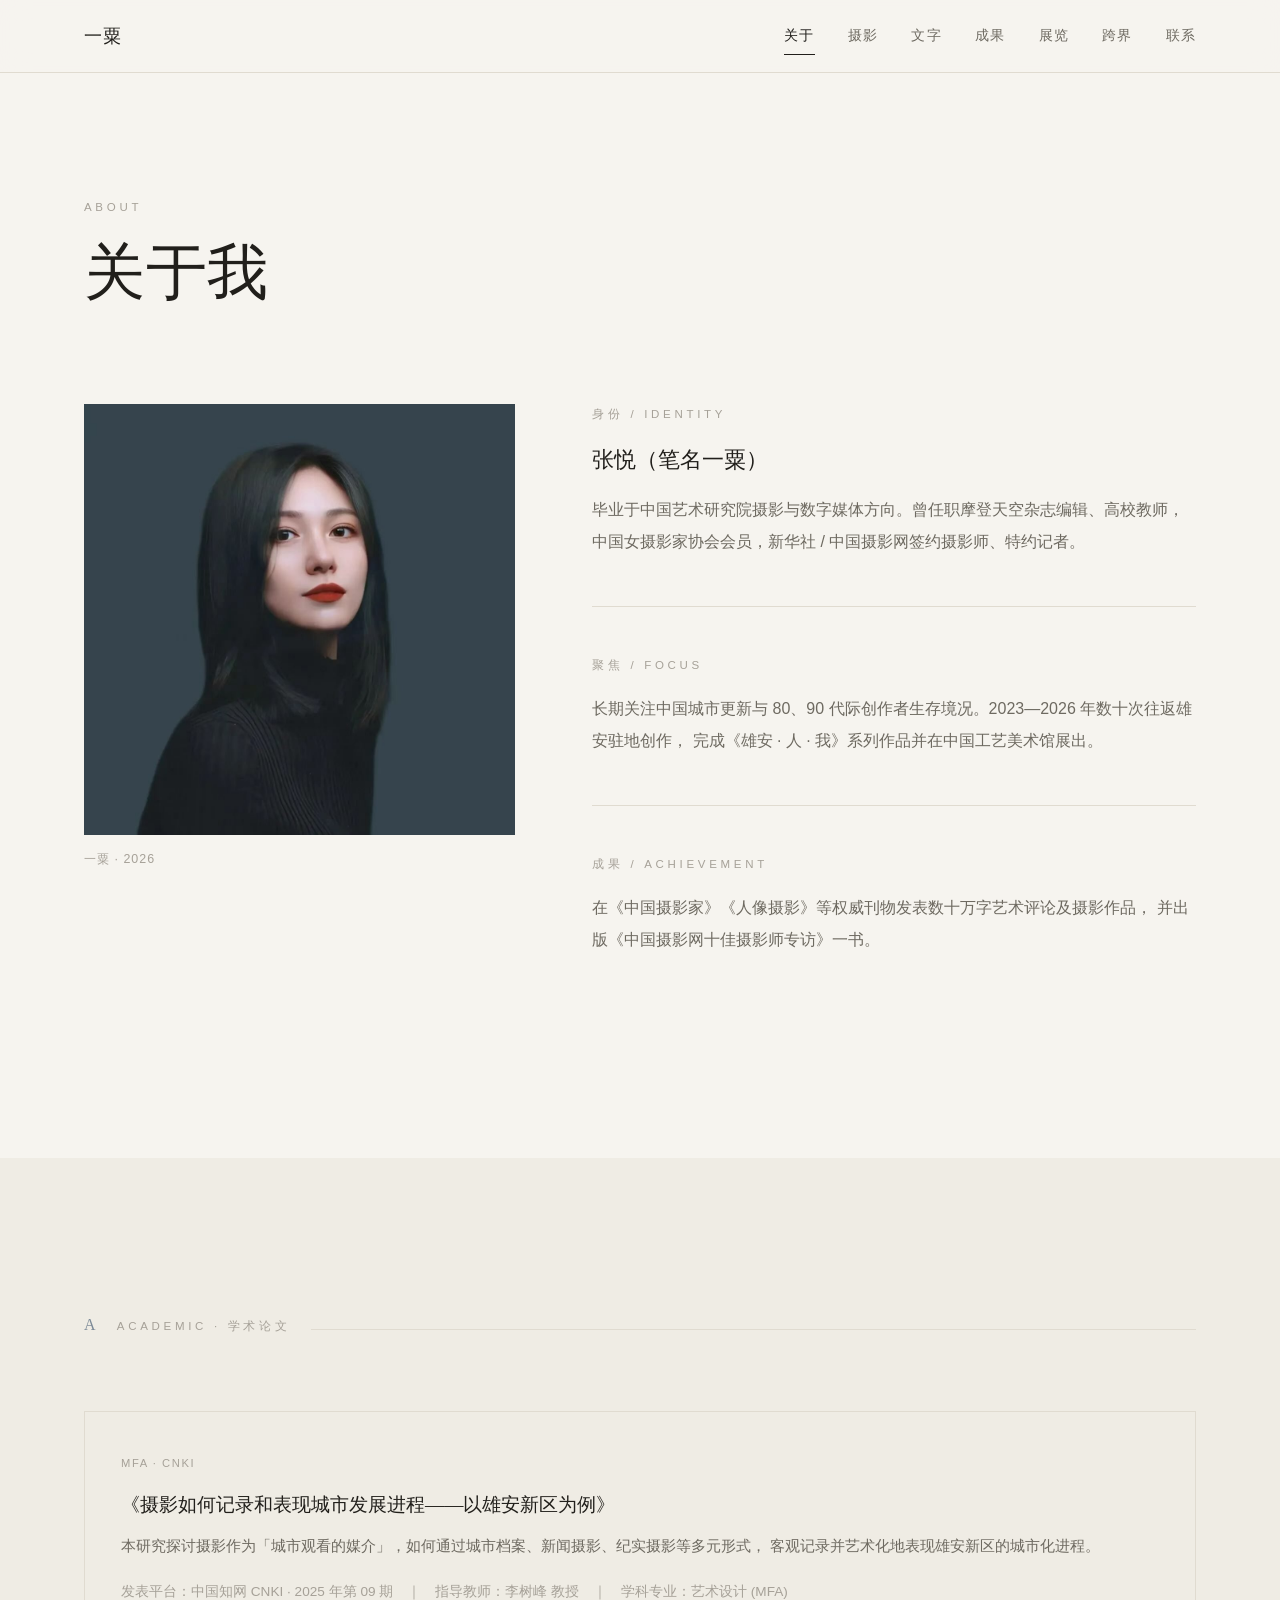
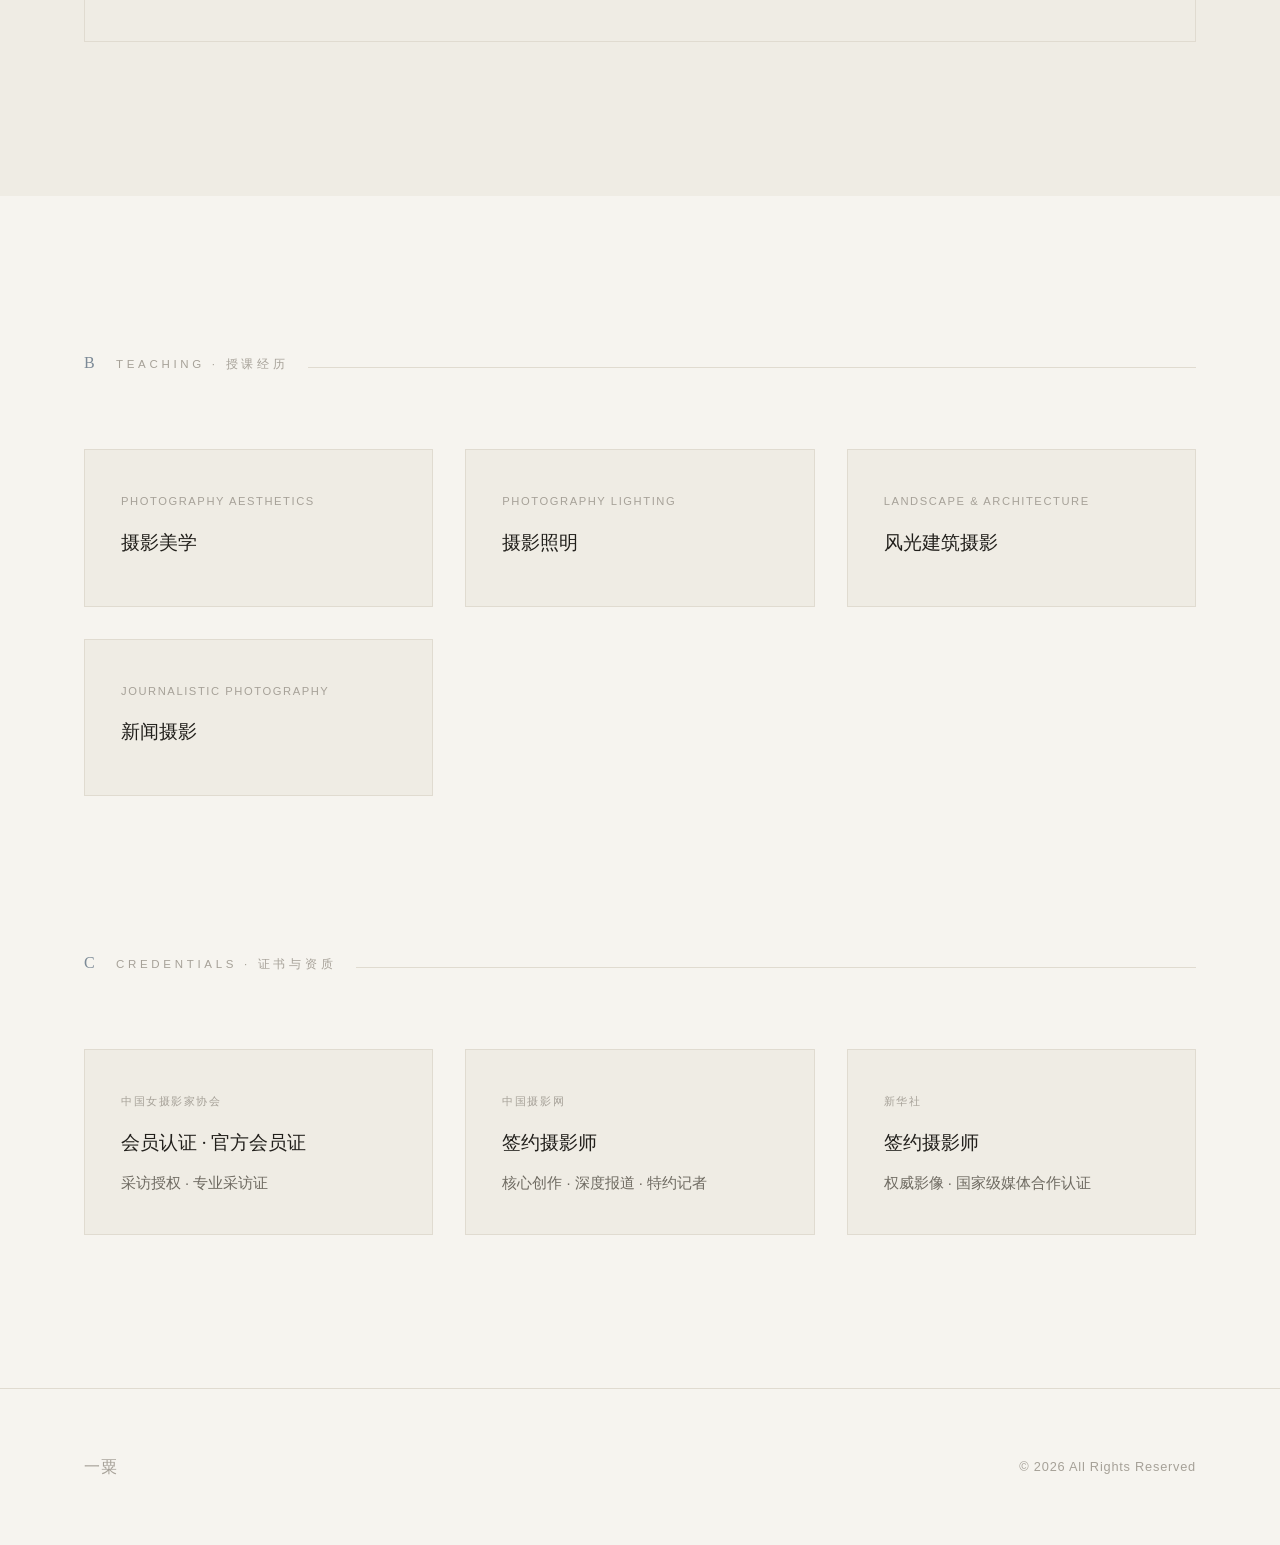
==== commit 936d26c6: "全站导航新增「成果」入口" ====
--- a/about.html
+++ b/about.html
@@ -16,6 +16,7 @@
         <a href="about.html" class="is-active">关于</a>
         <a href="works.html">摄影</a>
         <a href="writing.html">文字</a>
+        <a href="publications.html">成果</a>
         <a href="exhibitions.html">展览</a>
         <a href="practice.html">跨界</a>
         <a href="contact.html">联系</a>
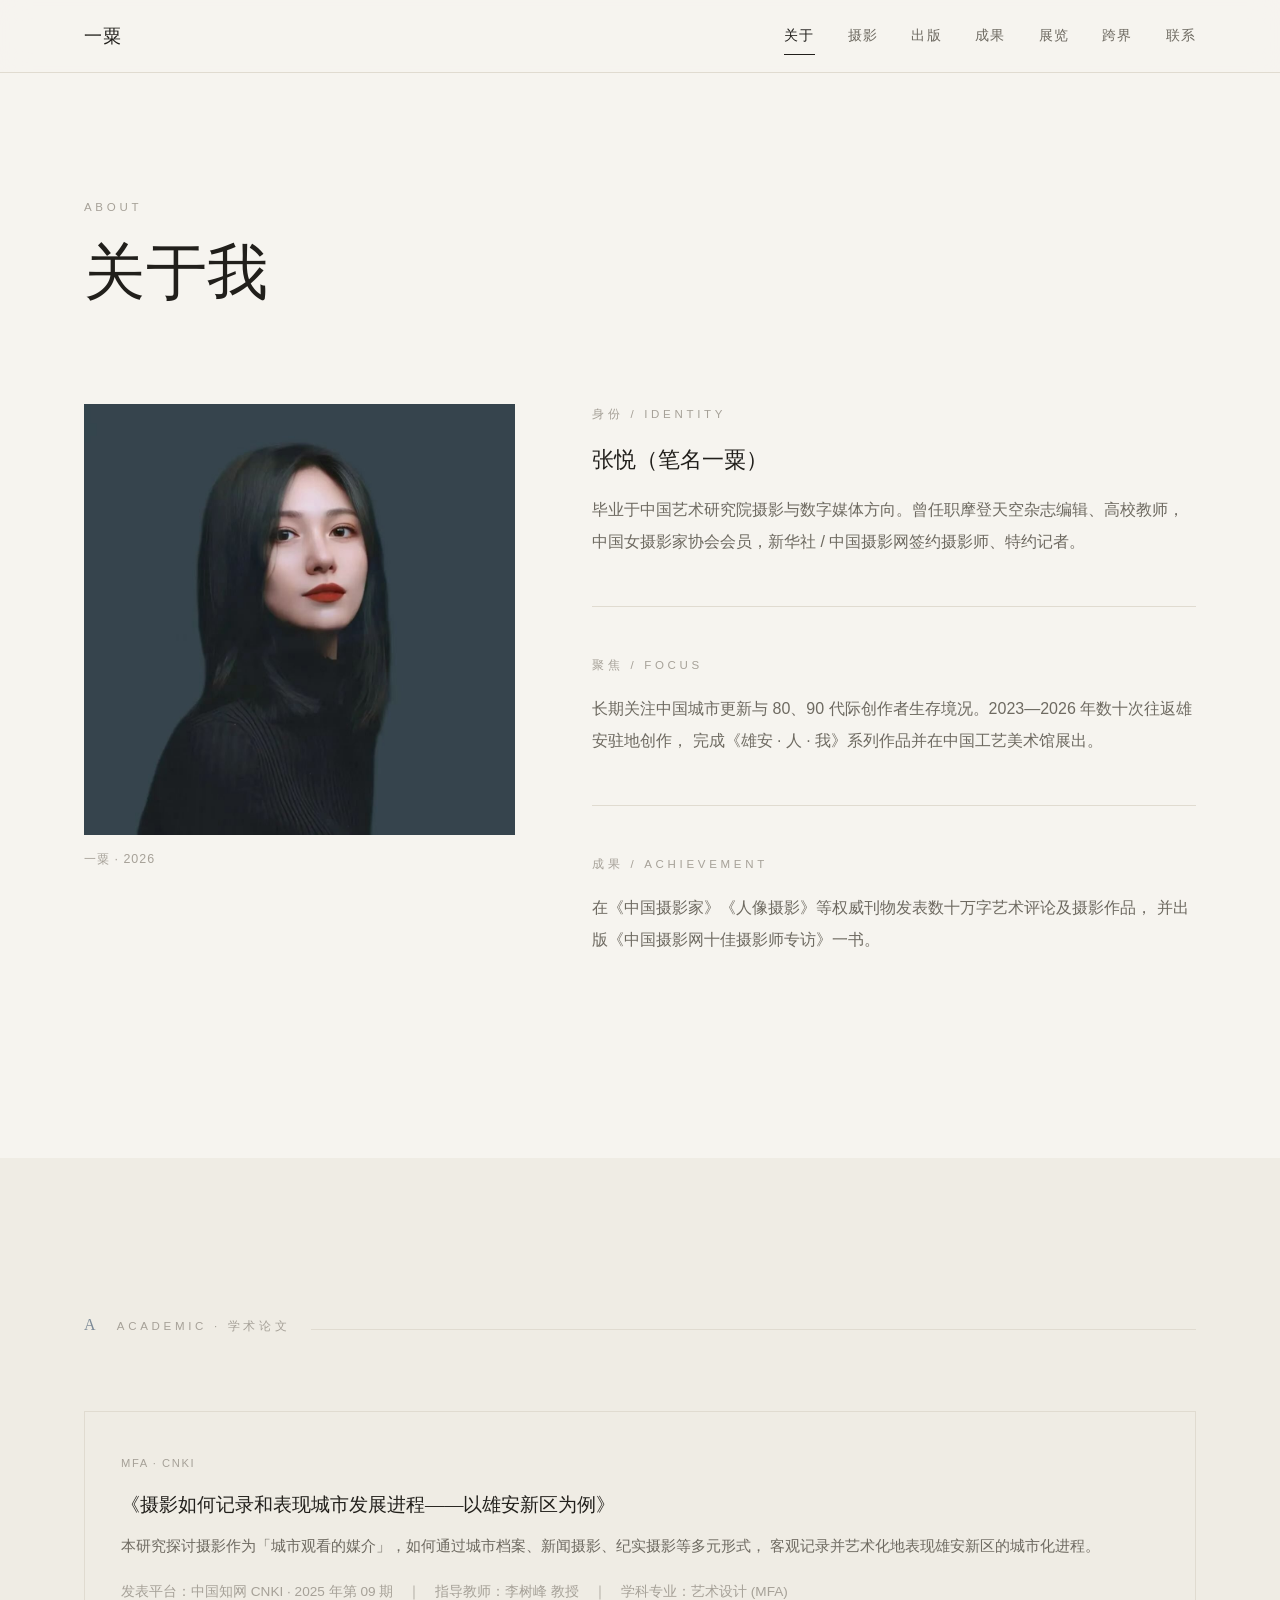
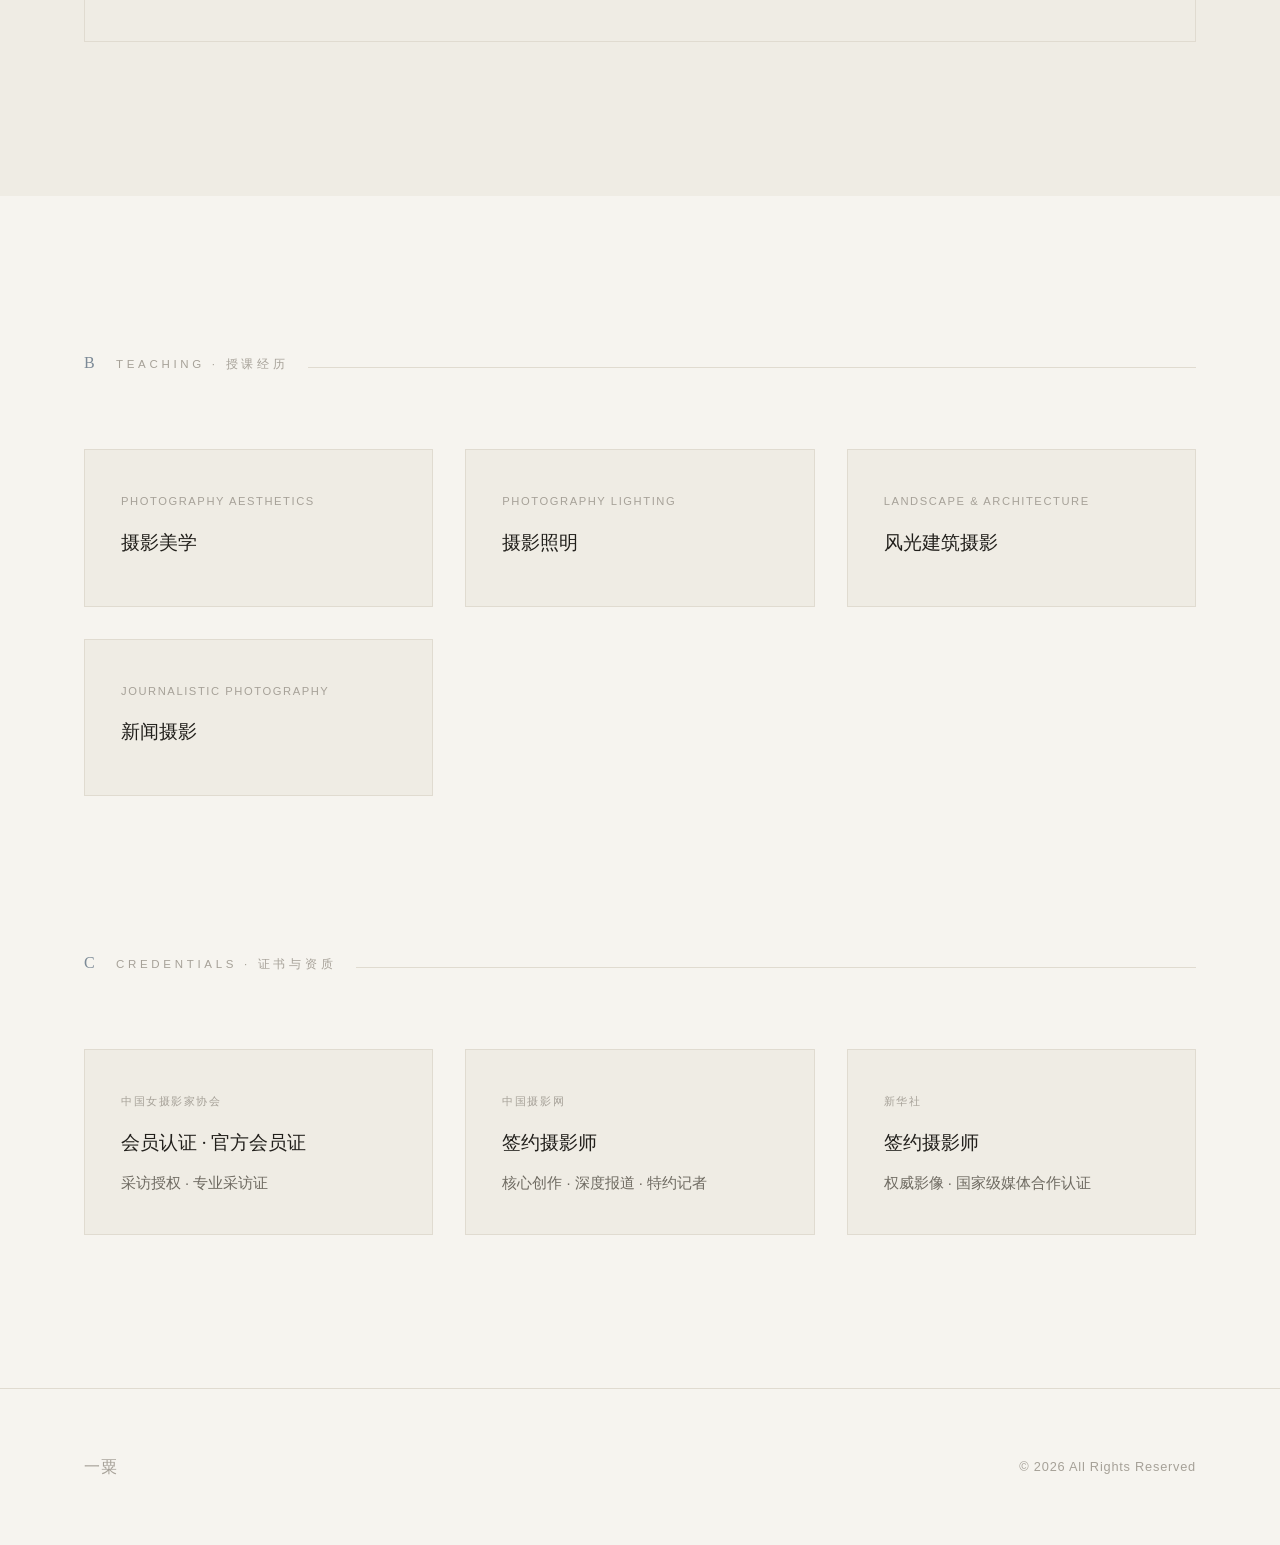
==== commit 1825e566: "导航第三项「文字」改为「出版」，写作页标题同步" ====
--- a/about.html
+++ b/about.html
@@ -15,7 +15,7 @@
       <nav class="nav" aria-label="主导航">
         <a href="about.html" class="is-active">关于</a>
         <a href="works.html">摄影</a>
-        <a href="writing.html">文字</a>
+        <a href="writing.html">出版</a>
         <a href="publications.html">成果</a>
         <a href="exhibitions.html">展览</a>
         <a href="practice.html">跨界</a>
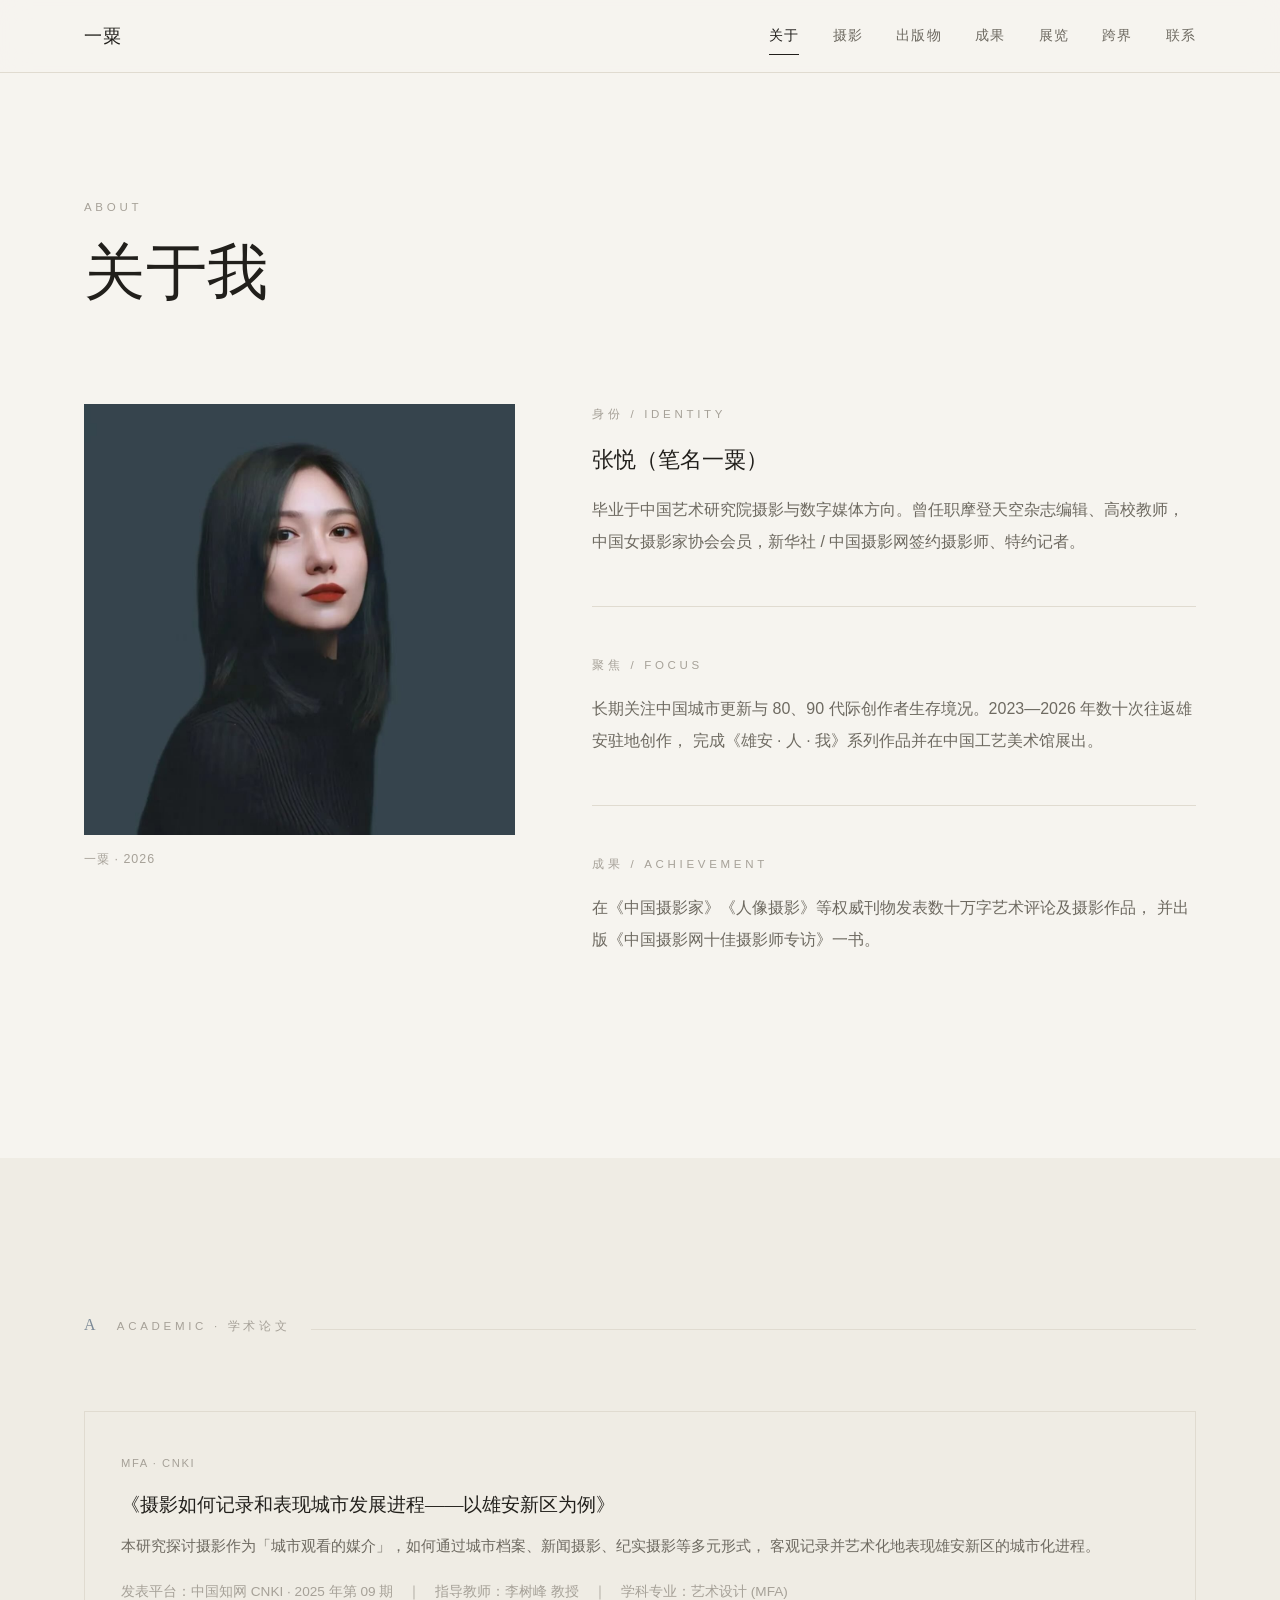
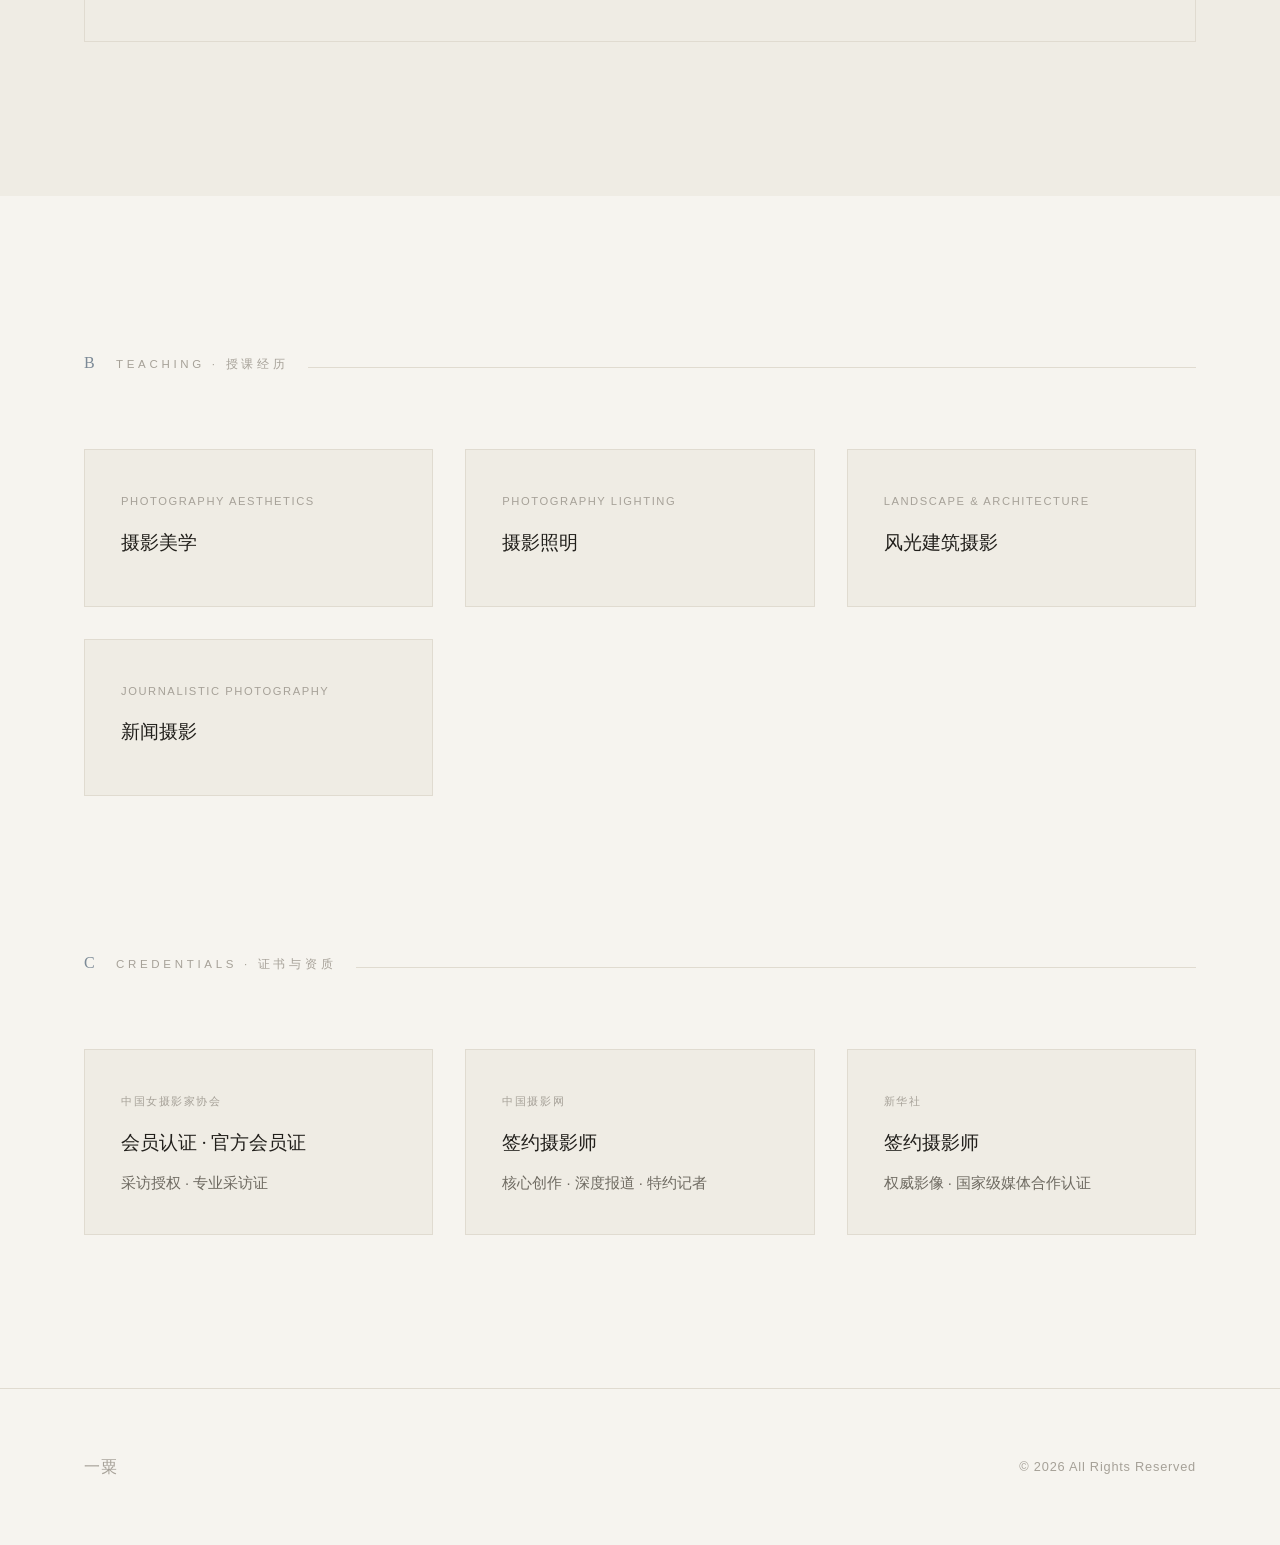
==== commit 2211c68c: "导航项「文字」改为「出版物」" ====
--- a/about.html
+++ b/about.html
@@ -15,7 +15,7 @@
       <nav class="nav" aria-label="主导航">
         <a href="about.html" class="is-active">关于</a>
         <a href="works.html">摄影</a>
-        <a href="writing.html">出版</a>
+        <a href="writing.html">出版物</a>
         <a href="publications.html">成果</a>
         <a href="exhibitions.html">展览</a>
         <a href="practice.html">跨界</a>
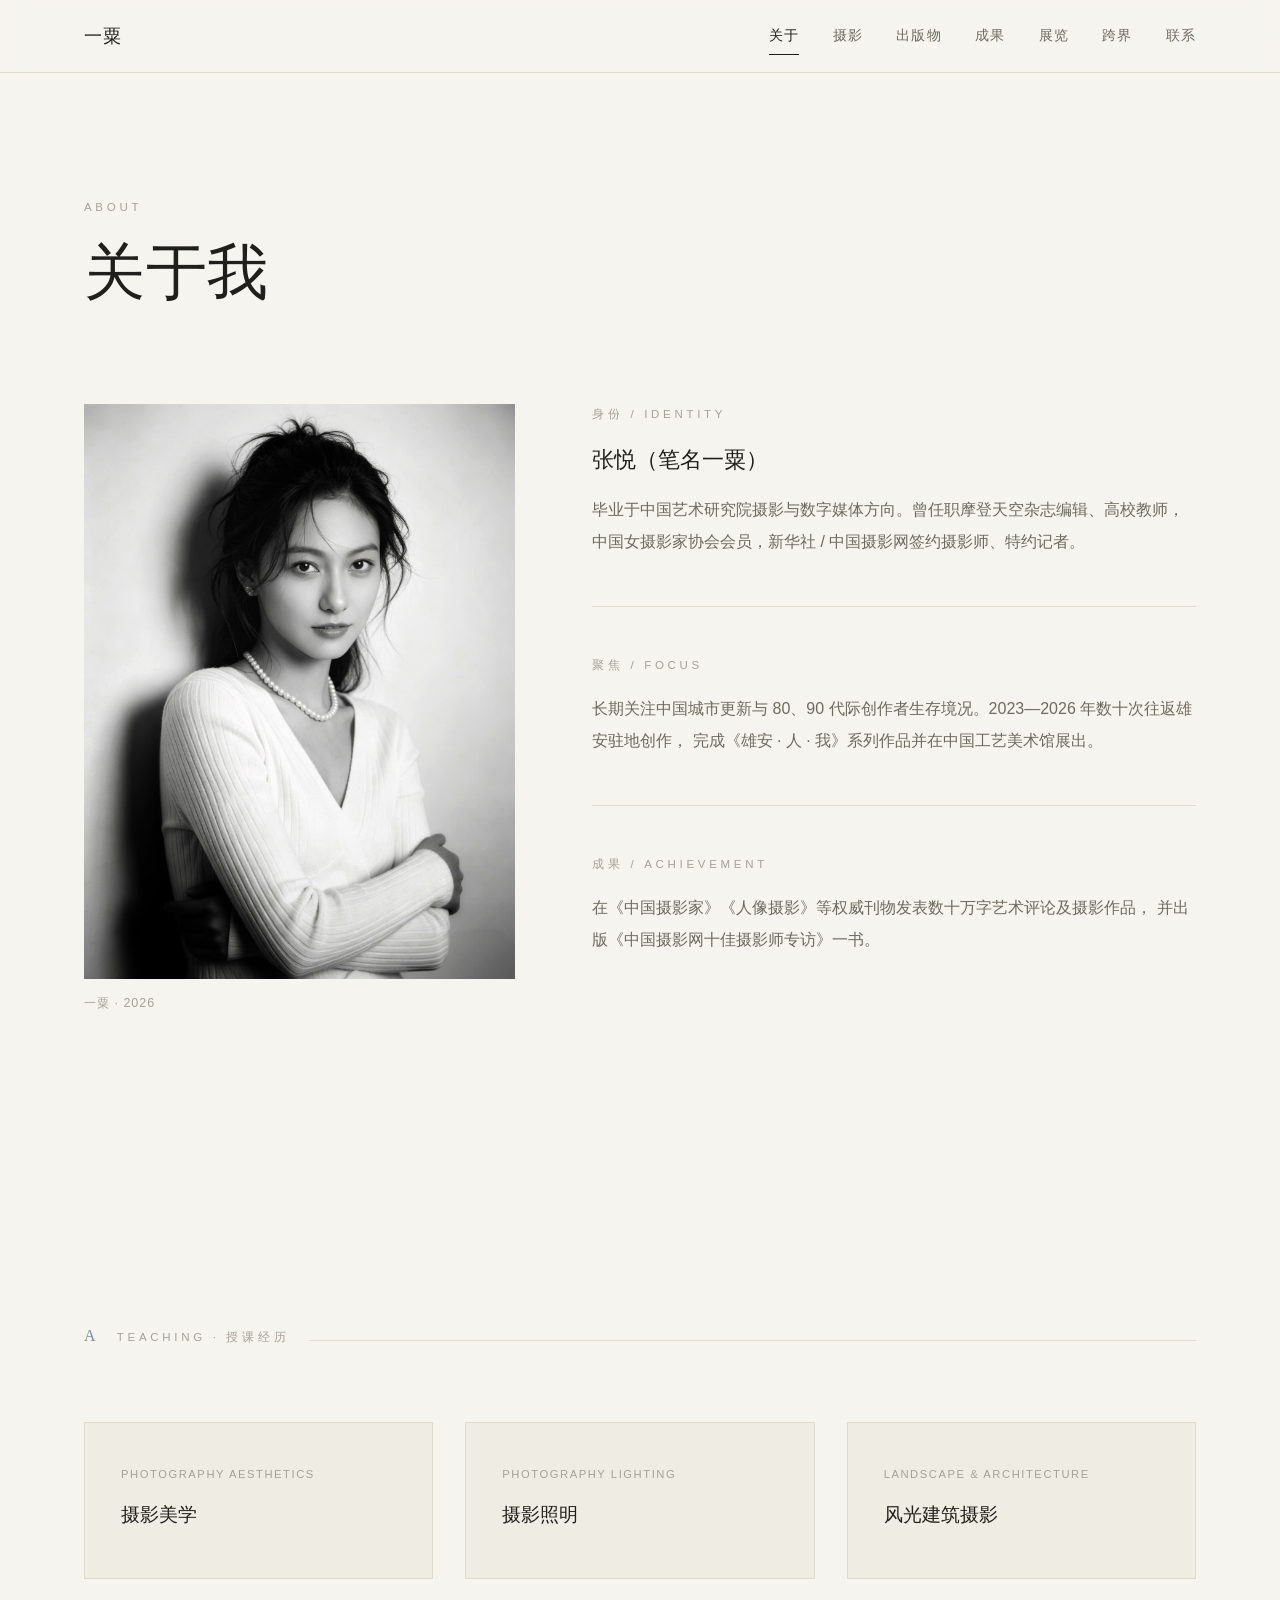
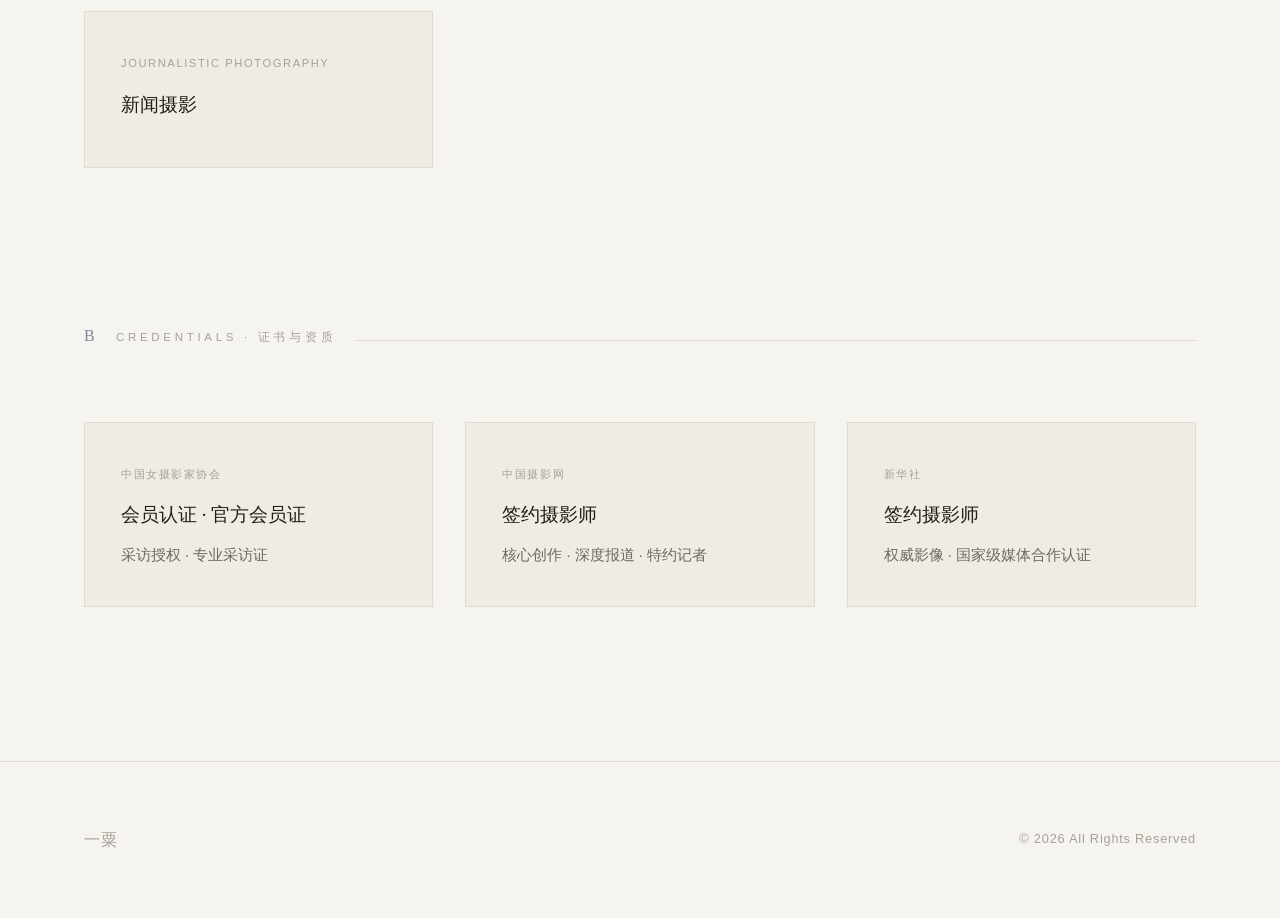
==== commit 73771865: "作品名改回《未来城市建造时》；封面用视频居中字幕帧；灯箱支持左右切换照片；关于页删学术论文+照片不裁剪" ====
--- a/about.html
+++ b/about.html
@@ -72,31 +72,10 @@
     </div>
   </section>
 
-  <section style="background: var(--bg-soft);">
+  <section>
     <div class="container">
       <div class="section-head reveal">
         <span class="no">A</span>
-        <span class="label">Academic · 学术论文</span>
-        <span class="rule"></span>
-      </div>
-      <div class="card reveal">
-        <span class="card-tag">MFA · CNKI</span>
-        <h3>《摄影如何记录和表现城市发展进程——以雄安新区为例》</h3>
-        <p style="margin-top:12px;">
-          本研究探讨摄影作为「城市观看的媒介」，如何通过城市档案、新闻摄影、纪实摄影等多元形式，
-          客观记录并艺术化地表现雄安新区的城市化进程。
-        </p>
-        <p style="margin-top:18px; font-size:.85rem; color:var(--ink-faint);">
-          发表平台：中国知网 CNKI · 2025 年第 09 期　｜　指导教师：李树峰 教授　｜　学科专业：艺术设计 (MFA)
-        </p>
-      </div>
-    </div>
-  </section>
-
-  <section>
-    <div class="container">
-      <div class="section-head reveal">
-        <span class="no">B</span>
         <span class="label">Teaching · 授课经历</span>
         <span class="rule"></span>
       </div>
@@ -124,7 +103,7 @@
   <section style="padding-top:0;">
     <div class="container">
       <div class="section-head reveal">
-        <span class="no">C</span>
+        <span class="no">B</span>
         <span class="label">Credentials · 证书与资质</span>
         <span class="rule"></span>
       </div>
--- a/css/style.css
+++ b/css/style.css
@@ -290,8 +290,8 @@
 /* ---------- 项目卡片网格 ---------- */
 .project-grid {
   display: grid;
-  grid-template-columns: repeat(2, 1fr);
-  gap: clamp(28px, 5vw, 72px);
+  grid-template-columns: repeat(3, 1fr);
+  gap: clamp(28px, 4vw, 56px);
 }
 .project-card { display: block; }
 .project-card__media {
@@ -363,8 +363,7 @@
 .about-portrait { position: sticky; top: 120px; }
 .about-portrait img {
   width: 100%;
-  aspect-ratio: 1 / 1;
-  object-fit: cover;
+  height: auto;
   background: var(--bg-deep);
 }
 .about-portrait figcaption {
@@ -474,6 +473,25 @@
 .unit-block__head .keywords { color: var(--ink-faint); margin-top: 8px; letter-spacing: .1em; font-size: .9rem; }
 .unit-block__text { max-width: 46em; color: var(--ink-soft); line-height: 2.1; margin-bottom: 40px; font-size: 1.02rem; }
 
+/* 项目页：封面图缩小居中 + 下滑提示 */
+.unit-cover { max-width: 960px; margin: 0 auto; }
+.scroll-hint--block {
+  margin-top: 30px;
+  display: flex;
+  flex-direction: column;
+  align-items: center;
+  gap: 10px;
+  color: var(--ink-faint);
+  font-size: .72rem;
+  letter-spacing: .3em;
+}
+.scroll-hint--block::after {
+  content: "";
+  width: 1px; height: 36px;
+  background: var(--ink-faint);
+  animation: scrollLine 2.2s var(--ease) infinite;
+}
+
 /* ---------- 引用 ---------- */
 .pull-quote {
   font-family: var(--serif);
@@ -526,6 +544,35 @@
 }
 .lightbox__close:hover { opacity: 1; }
 
+/* 灯箱左右切换按钮 + 计数 */
+.lightbox__nav {
+  position: absolute;
+  top: 50%;
+  transform: translateY(-50%);
+  z-index: 210;
+  color: #fff;
+  font-size: 3rem;
+  line-height: 1;
+  width: 64px;
+  height: 64px;
+  padding: 0;
+  opacity: .55;
+  transition: opacity .3s;
+}
+.lightbox__nav:hover { opacity: 1; }
+.lightbox__nav--prev { left: 18px; }
+.lightbox__nav--next { right: 18px; }
+.lightbox__count {
+  position: absolute;
+  bottom: 28px;
+  left: 50%;
+  transform: translateX(-50%);
+  z-index: 210;
+  color: rgba(255,255,255,.75);
+  font-size: .82rem;
+  letter-spacing: .2em;
+}
+
 /* ---------- 文字链接按钮 ---------- */
 .link-more {
   display: inline-block;
@@ -589,7 +636,7 @@
 
 /* ---------- 响应式 ---------- */
 @media (max-width: 900px) {
-  .project-grid { grid-template-columns: 1fr; }
+  .project-grid { grid-template-columns: repeat(2, 1fr); }
   .gallery, .gallery--2 { grid-template-columns: repeat(2, 1fr); }
   .gallery--flow figure:nth-child(3n+2) { transform: none; }
   .about-grid { grid-template-columns: 1fr; }
@@ -623,6 +670,7 @@
 
 @media (max-width: 560px) {
   .gallery, .gallery--2 { grid-template-columns: 1fr; }
+  .project-grid { grid-template-columns: 1fr; }
   .hero__role { letter-spacing: .22em; }
   .project-card__meta { flex-direction: column; gap: 4px; }
   .project-card__sub { text-align: left; }
